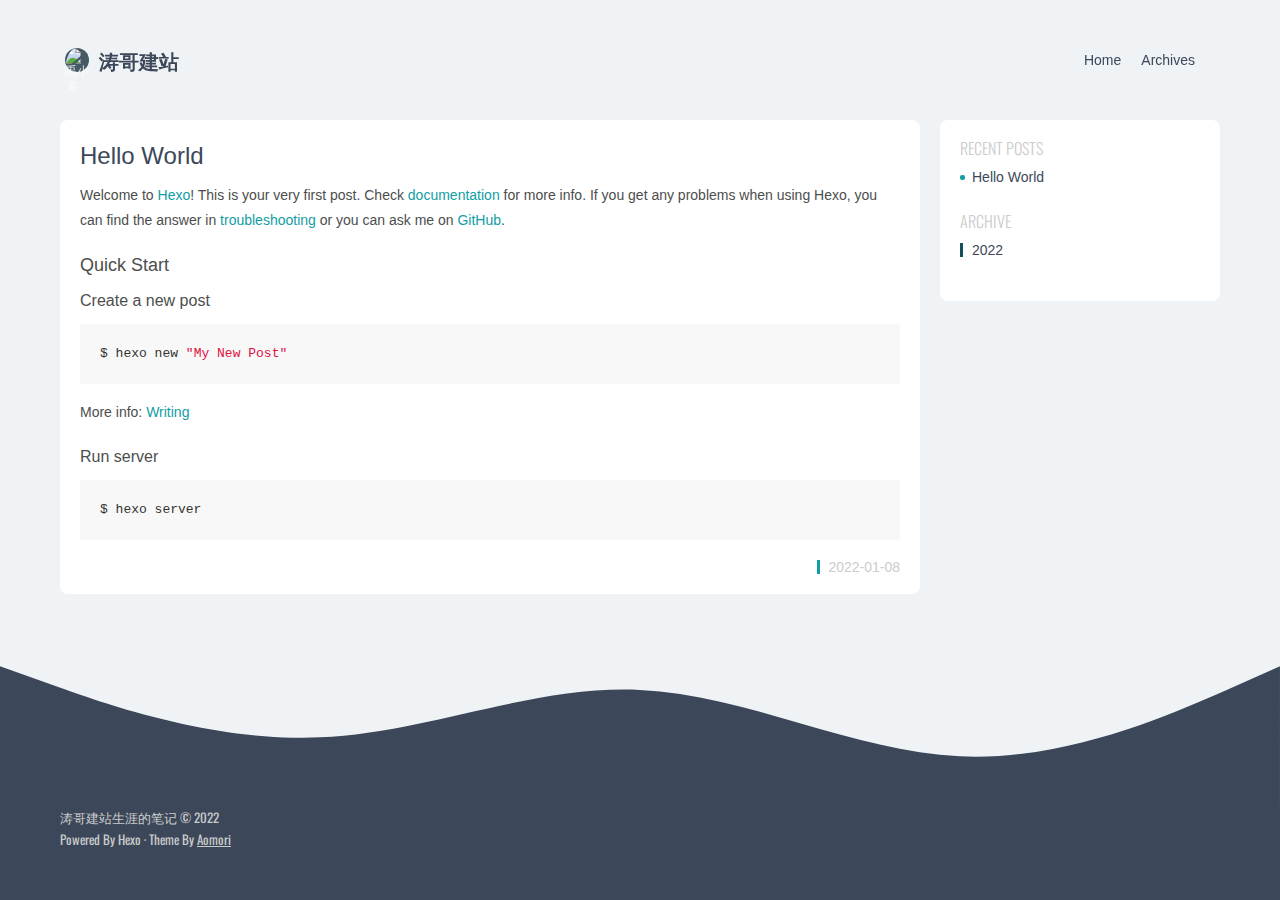
==== index.html @ 3f3fbe28 "Site updated: 2022-01-08 17:03:08" ====
<!DOCTYPE html>
<html>

<head>
    <meta charset="utf-8">
    
    <title>涛哥建站生涯的笔记</title>
    <meta name="viewport" content="width=device-width, initial-scale=1, maximum-scale=1">

    

    

    

    

    

    

    

    
<link rel="stylesheet" href="/dist/build.css?v=1640859999376.css">


    
<link rel="stylesheet" href="/dist/custom.css?v=1640859999376.css">


    <script>
        window.isPost = false
        window.aomori = {
            
            
            
        }
        window.aomori_logo_typed_animated = true
        window.aomori_search_algolia = false

    </script>

<meta name="generator" content="Hexo 6.0.0"></head>

<body>

    <div class="container">
    <header class="header">
        <div class="header-type">
            
            <div class="header-type-avatar avatar avatar-sm">
                <img src="/images/avatar.jpg" alt="禹小涛">
            </div>
            
            <div class="header-type-inner">
                
                    <div id="typed-strings" style="display:none">
                        <p>涛哥建站生涯的笔记</p>
                    </div>
                    <a class="header-type-title" id="typed" href="/"></a>
                
    
                
            </div>
        </div>
        <div class="header-menu">
            <div class="header-menu-inner">
                
                <a href="/">Home</a>
                
                <a href="/archives">Archives</a>
                
            </div>
            <div class="header-menu-social">
                
            </div>
        </div>

        <div class="header-menu-mobile">
            <div class="header-menu-mobile-inner" id="mobile-menu-open">
                <i class="icon icon-menu"></i>
            </div>
        </div>
    </header>

    <div class="header-menu-mobile-menu">
        <div class="header-menu-mobile-menu-bg"></div>
        <div class="header-menu-mobile-menu-wrap">
            <div class="header-menu-mobile-menu-inner">
                <div class="header-menu-mobile-menu-close" id="mobile-menu-close">
                    <i class="icon icon-cross"></i>
                </div>
                <div class="header-menu-mobile-menu-list">
                    
                    <a href="/">Home</a>
                    
                    <a href="/archives">Archives</a>
                    
                </div>
            </div>
        </div>
    </div>

</div>

    <div class="container">
        <div class="main">
            <section class="inner">
                <section class="inner-main">
                    <div class="index">
  
    
      <article
id="post-hello-world"
class="article article-type-post"
>



<div class="article-inner">
    

    <div class="article-body">
    <header class="article-title">
        <a href="/2022/01/08/hello-world/">Hello World</a>
    </header>
    <div class="article-entry post-inner-html">
        
        <p>Welcome to <a target="_blank" rel="noopener" href="https://hexo.io/">Hexo</a>! This is your very first post. Check <a target="_blank" rel="noopener" href="https://hexo.io/docs/">documentation</a> for more info. If you get any problems when using Hexo, you can find the answer in <a target="_blank" rel="noopener" href="https://hexo.io/docs/troubleshooting.html">troubleshooting</a> or you can ask me on <a target="_blank" rel="noopener" href="https://github.com/hexojs/hexo/issues">GitHub</a>.</p>
<h2 id="Quick-Start"><a href="#Quick-Start" class="headerlink" title="Quick Start"></a>Quick Start</h2><h3 id="Create-a-new-post"><a href="#Create-a-new-post" class="headerlink" title="Create a new post"></a>Create a new post</h3><pre class="line-numbers language-bash" data-language="bash"><code class="language-bash">$ hexo new <span class="token string">"My New Post"</span><span aria-hidden="true" class="line-numbers-rows"><span></span></span></code></pre>

<p>More info: <a target="_blank" rel="noopener" href="https://hexo.io/docs/writing.html">Writing</a></p>
<h3 id="Run-server"><a href="#Run-server" class="headerlink" title="Run server"></a>Run server</h3><pre class="line-numbers language-bash" data-language="bash"><code class="language-bash">$ hexo server<span aria-hidden="true" class="line-numbers-rows"><span></span></span></code></pre>
        
    </div>
    </div>

    <div class="article-badge">
        
        
    </div>

</div>

<footer class="article-footer">
    <div class="article-more-info">
    <div class="article-date">
  <time datetime="2022-01-08T07:10:35.818Z" itemprop="datePublished">2022-01-08</time>
</div>
    
    
    </div>
</footer>

</article>

    
  

  
</div>

                </section>
            </section>

            
            <aside class="sidebar ">
                


<div class="widget" id="widget">
    
      
    
      

    
      

    
      
  <div class="widget-wrap widget-recent-posts">
    <div class="widget-title"><span>Recent Posts</span></div>
    <div class="widget-inner">
      <ul>
        
          <li>
            <a href="/2022/01/08/hello-world/">Hello World</a>
          </li>
        
      </ul>
    </div>
  </div>

    
      
  <div class="widget-wrap widget-archive">
    <div class="widget-title"><span>Archive</span></div>
    <div class="widget-inner">
      <ul class="archive-list"><li class="archive-list-item"><a class="archive-list-link" href="/archives/2022/">2022</a></li></ul>
    </div>
  </div>


    
</div>

<div id="backtop"><i class="icon icon-arrow-up"></i></div>
            </aside>
            
        </div>
    </div>

    <footer class="footer">
    <div class="footer-wave">
        <svg xmlns="http://www.w3.org/2000/svg" viewBox="0 0 1440 320"><path fill="#3c4859" fill-opacity="1" d="M0,160L60,181.3C120,203,240,245,360,240C480,235,600,181,720,186.7C840,192,960,256,1080,261.3C1200,267,1320,213,1380,186.7L1440,160L1440,320L1380,320C1320,320,1200,320,1080,320C960,320,840,320,720,320C600,320,480,320,360,320C240,320,120,320,60,320L0,320Z"></path></svg>
    </div>

    <div class="footer-wrap">
        <div class="footer-inner"> 
            涛哥建站生涯的笔记 &copy; 2022<br>
            Powered By Hexo · Theme By <a href="https://github.com/lh1me/hexo-theme-aomori" target="_blank">Aomori</a>
        </div>
    </div>

</footer>






<script src="/dist/build.js?1640859999376.js"></script>


<script src="/dist/custom.js?1640859999376.js"></script>









</body>

</html>
---- dist/custom.css ----
@charset "UTF-8";@import url(https://fonts.googleapis.com/css2?family=Oswald:wght@500&display=swap);:root{--color-bg:#f0f3f6;--color-light:#119da4;--color-main:#13505b;--color-white:#ccc;--color-white-light:#fff;--color-black:#292525;--color-type:#3c4859;--color-post-main:#4c4e4d;--color-post-mark:#ff0;--plyr-color-main:#119da4}body{background-color:var(--color-bg);font:14px/1 PingFangSC,"Microsoft Yahei",Microsoft Sans Serif,sans-serif;-webkit-font-smoothing:antialiased;-moz-osx-font-smoothing:grayscale;text-rendering:optimizeLegibility}a{color:var(--color-type);-webkit-transition:all .2s;transition:all .2s}a,a:visited{color:var(--color-type)}a:hover{color:var(--color-light)}button{outline:0;border-width:0;background:var(--color-type)}img:not([src]):not([srcset]){visibility:hidden}.clearfix::after{clear:both;content:"";display:block;font-size:0;height:0;visibility:hidden}.hairline::after{border:0 solid var(--color-white);border-bottom-width:1px;bottom:-50%;-webkit-box-sizing:border-box;box-sizing:border-box;content:" ";left:-50%;pointer-events:none;position:absolute;right:-50%;top:-50%;-webkit-transform:scale(.5);transform:scale(.5)}.container{max-width:1200px;padding:0 20px}.header{display:-webkit-box;display:-ms-flexbox;display:flex;height:120px;-webkit-box-pack:justify;-ms-flex-pack:justify;justify-content:space-between}.header .header-type{-webkit-box-align:center;-ms-flex-align:center;align-items:center;display:-webkit-box;display:-ms-flexbox;display:flex;font-size:20px;font-weight:700;line-height:80px;padding-left:5px}.header .header-type-inner{display:-webkit-box;display:-ms-flexbox;display:flex}.header .header-type-avatar{margin-right:10px}.header .header-type-title{color:var(--color-type);font-family:Oswald,sans-serif}.header .header-type-page-title{font-size:14px;font-weight:300;margin-left:10px;-webkit-user-select:none;-moz-user-select:none;-ms-user-select:none;user-select:none}.header .header-type .typed-cursor{font-family:Oswald,sans-serif;margin-left:5px;padding-bottom:5px}.header .header-menu{-webkit-box-align:center;-ms-flex-align:center;align-items:center;display:-webkit-box;display:-ms-flexbox;display:flex;-webkit-box-flex:1;-ms-flex:1;flex:1;-webkit-box-pack:end;-ms-flex-pack:end;justify-content:flex-end}.header .header-menu-inner{line-height:40px;margin-right:5px;display:-webkit-box;display:-ms-flexbox;display:flex}.header .header-menu-inner a{margin:0 20px 0 0;color:var(--color-type);font-size:14px;letter-spacing:0}.header .header-menu-inner a:active,.header .header-menu-inner a:hover{letter-spacing:1px}.header .header-menu-inner a::after,.header .header-menu-inner a::before{-webkit-backface-visibility:hidden;backface-visibility:hidden;border:1px solid rgba(255,255,255,0);bottom:0;content:" ";display:block;margin:0 auto;position:relative;-webkit-transition:all 280ms ease-in-out;transition:all 280ms ease-in-out;width:0}.header .header-menu-inner a:hover::after,.header .header-menu-inner a:hover::before{-webkit-backface-visibility:hidden;backface-visibility:hidden;border-color:var(--color-type);-webkit-transition:width 350ms ease-in-out;transition:width 350ms ease-in-out;width:80%}.header .header-menu-inner a:hover::before{bottom:auto;top:0;width:80%}.header .header-menu-social{display:-webkit-box;display:-ms-flexbox;display:flex}.header .header-menu-social a{-webkit-box-align:center;-ms-flex-align:center;align-items:center;display:-webkit-box;display:-ms-flexbox;display:flex;fill:var(--color-type);padding:0 5px}.header .header-menu-social a:hover{fill:var(--color-light)}.header .header-menu-mobile{display:none;-webkit-box-orient:vertical;-webkit-box-direction:normal;-ms-flex-direction:column;flex-direction:column;-webkit-box-pack:center;-ms-flex-pack:center;justify-content:center}.header .header-menu-mobile-inner .icon{color:var(--color-type);height:25px;width:25px}.header .header-menu-mobile-inner .icon-menu::before{-webkit-box-shadow:0 -.5em,0 .5em;box-shadow:0 -.5em,0 .5em}.header-menu-mobile-menu{display:none;height:100vh;left:0;position:fixed;top:0;width:100%;z-index:2000}.header-menu-mobile-menu-bg{background:var(--color-white-light);height:100vh;left:0;position:absolute;top:0;width:100%}.header-menu-mobile-menu-wrap{-webkit-box-align:center;-ms-flex-align:center;align-items:center;display:-webkit-box;display:-ms-flexbox;display:flex;height:100vh;-webkit-box-pack:center;-ms-flex-pack:center;justify-content:center;width:100%}.header-menu-mobile-menu-inner{position:relative;width:70%}.header-menu-mobile-menu-list{-webkit-box-align:center;-ms-flex-align:center;align-items:center;display:-webkit-box;display:-ms-flexbox;display:flex;-webkit-box-orient:vertical;-webkit-box-direction:normal;-ms-flex-direction:column;flex-direction:column;-webkit-box-pack:center;-ms-flex-pack:center;justify-content:center}.header-menu-mobile-menu-list a{font-size:18px;line-height:40px}.header-menu-mobile-menu-close{bottom:-50px;height:25px;left:50%;margin-left:-12px;position:absolute;width:25px}.header-menu-mobile-menu-close .icon{color:var(--color-type);height:25px;width:25px}.mobile-menu-fixed{position:fixed;width:100%}.main{position:relative;margin-bottom:150px}.main .inner{padding-right:300px}.main .inner .inner-main{position:relative;width:100%}.sidebar{position:fixed;right:calc((100% - 1160px)/ 2);top:120px;-webkit-transition:all .2s;transition:all .2s;width:280px}.sidebar .search{position:absolute;left:0;top:0;width:100%;height:auto;max-height:calc(100vh - 140px);margin-bottom:20px;border-radius:8px;overflow:hidden;z-index:10;-webkit-transition:all .3s;transition:all .3s}.sidebar .search .form-input{height:46px;line-height:46px;padding:0 20px;border:0;border-radius:0}.sidebar .search .form-input:focus{-webkit-box-shadow:none;box-shadow:none}.sidebar .search .form-input::-webkit-input-placeholder{font-family:Oswald,sans-serif;color:var(--color-white)}.sidebar .search .form-input::-moz-placeholder{font-family:Oswald,sans-serif;color:var(--color-white)}.sidebar .search .form-input:-ms-input-placeholder{font-family:Oswald,sans-serif;color:var(--color-white)}.sidebar .search .form-input::-ms-input-placeholder{font-family:Oswald,sans-serif;color:var(--color-white)}.sidebar .search .form-input::placeholder{font-family:Oswald,sans-serif;color:var(--color-white)}.sidebar .search-focus{-webkit-transition:all .3s;transition:all .3s}.sidebar .search .form-icon{width:24px;height:24px;right:6px}.sidebar .search-result{display:none;width:100%;max-height:calc(100vh - 190px);padding:0 20px 15px;background:var(--color-white-light);overflow-y:scroll}.sidebar .search-result-item{display:block;padding:10px 0;border-top:1px solid var(--color-white)}.sidebar .search-result-item h1{margin:0 0 5px;font-size:14px;font-weight:400}.sidebar .search-result-item p{margin:0;font-size:12px;font-weight:300}.sidebar .widget{position:relative;background:var(--color-white-light);border-radius:8px;margin-bottom:20px;width:100%;max-height:calc(100vh - 210px);overflow-y:scroll;padding:20px}.sidebar .widget .widget-wrap:first-child{padding-top:0}.sidebar .widget .widget-wrap:last-child .widget-inner{margin-bottom:0}.sidebar .widget .widget-wrap .widget-title{color:var(--color-white);font-family:Oswald,sans-serif;font-size:16px;font-weight:300;text-transform:uppercase}.sidebar .widget .widget-wrap .widget-inner{margin-bottom:10px;padding:10px 0}.sidebar .widget .widget-wrap .widget-inner ul{margin:0}.sidebar .widget .widget-wrap .widget-inner ul li{line-height:22px;list-style:none;margin:0}.sidebar .widget .widget-archive li,.sidebar .widget .widget-cate li{padding:0 0 0 12px;position:relative}.sidebar .widget .widget-archive li::before,.sidebar .widget .widget-cate li::before{background:var(--color-main);content:"";height:14px;left:0;position:absolute;top:4px;width:3px}.sidebar .widget .widget-tags .tag-list .tag-list-item{border:1px dashed var(--color-white);border-radius:3px;-webkit-box-sizing:border-box;box-sizing:border-box;display:inline-block;line-height:24px;margin-bottom:10px;margin-right:10px;padding:0 8px;-webkit-transition:all .2s;transition:all .2s}.sidebar .widget .widget-tags .tag-list .tag-list-item a{color:var(--color-white)}.sidebar .widget .widget-tags .tag-list .tag-list-item:hover{border-color:var(--color-main)}.sidebar .widget .widget-tags .tag-list .tag-list-item:hover a{color:var(--color-main)}.sidebar .widget .widget-recent-posts li{padding:0 0 5px 12px;position:relative}.sidebar .widget .widget-recent-posts li::before{background:var(--color-light);border-radius:2px;content:"";height:5px;left:0;position:absolute;top:8.5px;width:5px}.sidebar-search-fix{padding-top:70px}#backtop{display:none;background:var(--color-white-light);border-radius:8px;cursor:pointer;font-size:.7rem;font-weight:300;padding:15px 0;text-align:center}.sidebar-fixed{top:20px}.index .article{background:var(--color-white-light);border-radius:8px;margin-bottom:20px;padding:20px}.index .article:last-child{margin-bottom:0}.index .article .article-badge{position:absolute;right:0;top:0;display:-webkit-box;display:-ms-flexbox;display:flex}.index .article .article-badge .article-top{width:20px;height:20px;line-height:20px;margin-left:5px;color:var(--color-white-light);background-color:var(--color-light);text-align:center;border-radius:3px;-webkit-user-select:none;-moz-user-select:none;-ms-user-select:none;user-select:none}.index .article .article-badge .article-top box-icon{margin-top:2px}.index .article .article-badge .article-repost{width:20px;height:20px;line-height:20px;margin-left:5px;color:var(--color-white-light);background-color:var(--color-light);text-align:center;border-radius:3px;-webkit-user-select:none;-moz-user-select:none;-ms-user-select:none;user-select:none}.index .article .article-badge .article-repost box-icon{margin-top:2px}.index .article .article-inner{position:relative;display:-webkit-box;display:-ms-flexbox;display:flex}.index .article .article-inner video{display:none}.index .article .article-inner .article-feature{-webkit-box-flex:0;-ms-flex:0 0 260px;flex:0 0 260px;margin-right:20px;position:relative}.index .article .article-inner .article-feature a{border-radius:5px;display:block;overflow:hidden;position:relative}.index .article .article-inner .article-feature a img{display:block;height:auto;-webkit-transition:all .3s ease-in-out;transition:all .3s ease-in-out;width:100%}.index .article .article-inner .article-feature a::before{background-color:var(--color-black);bottom:0;content:"";left:0;position:absolute;right:0;top:0;-webkit-transition:all .8s ease 0s;transition:all .8s ease 0s;opacity:.16;z-index:1}.index .article .article-inner .article-feature a:hover img{-webkit-transform:scale(1.05);transform:scale(1.05)}.index .article .article-inner .article-feature a:hover::before{opacity:0}.index .article .article-inner .article-body{-webkit-box-flex:1;-ms-flex:1;flex:1;overflow:hidden;text-overflow:ellipsis}.index .article .article-inner .article-body .article-title{font-size:1.2rem;font-weight:500;padding:0 0 12px}.index .article .article-inner .article-body .article-title a{color:var(--color-type);line-height:1.3}.index .article .article-inner .article-body .article-title a:hover{color:var(--color-main)}.index .article .article-inner .article-body .article-entry{font-weight:300}.index .article .article-footer{display:-webkit-box;display:-ms-flexbox;display:flex;-webkit-box-pack:end;-ms-flex-pack:end;justify-content:flex-end;padding:20px 0 0}.index .article .article-footer .article-more-info{display:-webkit-box;display:-ms-flexbox;display:flex}.index .article .article-footer .article-more-info .article-date{-webkit-box-align:center;-ms-flex-align:center;align-items:center;border-left:3px solid var(--color-light);color:var(--color-white);display:-webkit-box;display:-ms-flexbox;display:flex;margin-left:10px;padding-left:8px}.index .article .article-footer .article-more-info .article-category{-webkit-box-align:center;-ms-flex-align:center;align-items:center;border-left:3px solid var(--color-light);display:-webkit-box;display:-ms-flexbox;display:flex;margin-left:10px;padding-left:8px}.index .article .article-footer .article-more-info .article-tag{-webkit-box-align:center;-ms-flex-align:center;align-items:center;border-left:3px solid var(--color-light);display:-webkit-box;display:-ms-flexbox;display:flex;margin-left:10px;padding-left:8px}.index .article .article-footer .article-more-info .article-tag-list{display:-webkit-box;display:-ms-flexbox;display:flex;margin:0}.index .article .article-footer .article-more-info .article-tag-list li{list-style:none;margin:0 3px 0 0}.index .article .article-footer a{color:var(--color-white)}.index .article .article-footer a:hover{color:var(--color-type)}.index .article .article-video{margin-bottom:20px;border-radius:5px;overflow:hidden}.index .article .article-tweet{position:relative}.index .article .article-tweet video{display:none}.index .article .article-tweet-quote{height:50px;left:0;position:absolute;top:-5px;width:50px;-webkit-transition:all .3s;transition:all .3s}.index .article .article-tweet-content{padding:0 0 10px 80px}.index .article .article-tweet-content p{font-weight:300;margin:0}.index .article .article-tweet .article-footer{-webkit-box-pack:start;-ms-flex-pack:start;justify-content:start;padding-left:70px}.index .article .article-tweet .article-footer-common{-webkit-box-align:center;-ms-flex-align:center;align-items:center;border-left:3px solid var(--color-light);display:-webkit-box;display:-ms-flexbox;display:flex;margin-left:10px;padding-left:5px}.index .article .article-tweet:hover .article-tweet-quote{-webkit-transform:scale(1.1);transform:scale(1.1)}.post,.tweet{margin-bottom:60px}.post .article,.tweet .article{background:var(--color-white-light);border-radius:8px;margin-bottom:20px;padding:20px;position:relative}.post .article .article-gallery,.tweet .article .article-gallery{z-index:0!important}.post .article .article-gallery img,.tweet .article .article-gallery img{width:100%;cursor:pointer}.post .article .article-gallery-active,.tweet .article .article-gallery-active{background:var(--color-type);opacity:1}.post .article .article-video,.tweet .article .article-video{border-radius:5px;overflow:hidden}.post .article .article-title,.tweet .article .article-title{font-size:1.4rem;font-weight:300;padding-top:15px}.post .article .article-title a,.tweet .article .article-title a{color:var(--color-type)}.post .article .article-title a:hover,.tweet .article .article-title a:hover{color:var(--color-main)}.post .article .article-entry,.tweet .article .article-entry{padding-bottom:60px;position:relative}.post .article .article-entry .plyr,.tweet .article .article-entry .plyr{border-radius:5px;overflow:hidden}.post .article .article-more-info,.tweet .article .article-more-info{display:-webkit-box;display:-ms-flexbox;display:flex;margin-bottom:30px;padding:0 0 30px;position:relative}.post .article .article-more-info-tweet,.tweet .article .article-more-info-tweet{padding-bottom:20px}.post .article .article-more-info .article-date,.tweet .article .article-more-info .article-date{-webkit-box-align:center;-ms-flex-align:center;align-items:center;border-left:3px solid var(--color-light);color:var(--color-white);display:-webkit-box;display:-ms-flexbox;display:flex;margin-right:10px;padding-left:8px}.post .article .article-more-info .article-category,.tweet .article .article-more-info .article-category{-webkit-box-align:center;-ms-flex-align:center;align-items:center;border-left:3px solid var(--color-light);display:-webkit-box;display:-ms-flexbox;display:flex;margin-right:10px;padding-left:8px}.post .article .article-more-info .article-tag,.tweet .article .article-more-info .article-tag{-webkit-box-align:center;-ms-flex-align:center;align-items:center;border-left:3px solid var(--color-light);display:-webkit-box;display:-ms-flexbox;display:flex;margin-right:10px;padding-left:8px}.post .article .article-more-info .article-tag .article-tag-list,.tweet .article .article-more-info .article-tag .article-tag-list{display:-webkit-box;display:-ms-flexbox;display:flex;margin:0}.post .article .article-more-info .article-tag .article-tag-list li,.tweet .article .article-more-info .article-tag .article-tag-list li{list-style:none;margin:0 3px 0 0}.post .article .article-more-info .article-busuanzi,.post .article .article-more-info .article-counter,.tweet .article .article-more-info .article-busuanzi,.tweet .article .article-more-info .article-counter{-webkit-box-align:center;-ms-flex-align:center;align-items:center;border-left:3px solid var(--color-light);color:var(--color-white);display:-webkit-box;display:-ms-flexbox;display:flex;margin-right:10px;padding-left:8px}.post .article .article-more-info a,.tweet .article .article-more-info a{color:var(--color-white)}.post .article .article-more-info a:hover,.tweet .article .article-more-info a:hover{color:var(--color-type)}.post .article .article-nav,.tweet .article .article-nav{display:-webkit-box;display:-ms-flexbox;display:flex;-webkit-box-pack:justify;-ms-flex-pack:justify;justify-content:space-between;padding:30px 0}.post .article .article-nav .article-nav-link-wrap .article-nav-caption,.tweet .article .article-nav .article-nav-link-wrap .article-nav-caption{color:var(--color-white);font-size:12px;margin-bottom:5px}.post .article .article-nav .article-nav-link-wrap .article-nav-title,.tweet .article .article-nav .article-nav-link-wrap .article-nav-title{font-size:16px;line-height:1.6}.post .article .article-copyright,.tweet .article .article-copyright{padding:25px 0;position:relative}.post .article .article-copyright p,.tweet .article .article-copyright p{border-left:3px solid var(--color-light);font-size:13px;line-height:1.6;margin:0;padding-left:5px}.post .article .article-refer,.post .article .article-reprint,.tweet .article .article-refer,.tweet .article .article-reprint{padding:25px 0;position:relative}.post .article .article-refer p,.post .article .article-reprint p,.tweet .article .article-refer p,.tweet .article .article-reprint p{border-left:3px solid var(--color-light);font-size:13px;line-height:1.6;margin-bottom:10px;padding-left:5px}.post .article .article-refer p:last-child,.post .article .article-reprint p:last-child,.tweet .article .article-refer p:last-child,.tweet .article .article-reprint p:last-child{margin-bottom:0}.post .article .article-refer,.tweet .article .article-refer{padding:25px 0;position:relative}.post .article .article-refer h3,.tweet .article .article-refer h3{color:var(--color-black);font-size:16px;font-weight:300;margin-bottom:15px}.post .article .share,.tweet .article .share{margin-left:-3.5rem;position:fixed;top:10rem}.post .article .share .share-title,.tweet .article .share .share-title{color:var(--color-type);font-size:13px;padding-bottom:10px;text-align:center}.post .article .share .share-item,.tweet .article .share .share-item{-webkit-box-align:center;-ms-flex-align:center;align-items:center;background-color:var(--color-white-light);border-radius:50%;-webkit-box-shadow:0 2px 4px 0 rgba(0,0,0,.04);box-shadow:0 2px 4px 0 rgba(0,0,0,.04);display:-webkit-box;display:-ms-flexbox;display:flex;fill:var(--color-type);height:2rem;-webkit-box-pack:center;-ms-flex-pack:center;justify-content:center;margin-bottom:10px;-webkit-transition:all .3s;transition:all .3s;width:2rem}.post .article .share .share-item:hover,.tweet .article .share .share-item:hover{fill:var(--color-light)}.archives-cover{width:100%;height:260px;margin-bottom:50px;background:url(/images/archives.svg) no-repeat center center;background-size:contain}.archives-wrap{background:var(--color-white-light);border-radius:8px;margin-bottom:20px;padding:20px}.archives-wrap .archive-year-wrap{padding-bottom:8px}.archives-wrap .archive-year-wrap a{color:var(--color-white);font-size:14px}.archives-wrap .archive-year-wrap a:hover{color:var(--color-main)}.archives-wrap .archive-article h1{color:var(--color-type);font-size:14px;font-weight:400;line-height:22px;margin:0}.footer{font-family:Oswald,sans-serif;font-size:13px;width:100%;position:fixed;left:0;bottom:0;z-index:-1}.footer-wave{width:100%;height:auto}.footer-wrap{margin-top:-3px;width:100%;height:auto;background:var(--color-type)}.footer-inner{max-width:1200px;margin:0 auto;padding:0 20px 50px;color:var(--color-white);line-height:22px;-webkit-user-select:none;-moz-user-select:none;-ms-user-select:none;user-select:none}.footer-inner a{color:var(--color-white);text-decoration:underline}.footer-inner a:hover{color:var(--color-white-light)}.pagination{font-size:14px;-webkit-box-pack:center;-ms-flex-pack:center;justify-content:center;padding:30px 0 0}.pagination .page-number{color:var(--color-main);padding:10px;margin:0 5px;background:var(--color-white-light);border-radius:8px}.pagination .page-number:hover{color:var(--color-light)}.pagination .page-number.current{color:var(--color-white);cursor:not-allowed}.pagination .extend{padding:10px;margin:0 5px;background:var(--color-white-light);border-radius:8px}.pagination .extend:hover{color:var(--color-light)}.comments{background:var(--color-white-light);border-radius:8px;padding:20px;position:relative}.friends{margin-bottom:60px}.friends .article{background:var(--color-white-light);border-radius:8px;margin-bottom:20px;padding:20px;position:relative}.friends-cover{width:100%;height:260px;margin-bottom:50px;background:url(/images/friends.svg) no-repeat center center;background-size:contain}.friends-links a{background:var(--color-white-light);border-radius:8px;display:block;float:left;margin-bottom:20px;margin-right:20px;padding:15px 20px;position:relative}.photography{padding:20px 20px 0;border-radius:8px;background:var(--color-white-light)}.photography .columns{margin-left:-10px;margin-right:-10px}.photography .column{padding-left:10px;padding-right:10px}.photography-item{position:relative;margin-bottom:20px;cursor:pointer;overflow:hidden}.photography-item-wrapper{position:absolute;left:0;top:0;width:100%;height:100%;background:0 0;-webkit-transition:all .3s ease-in-out;transition:all .3s ease-in-out;pointer-events:none;z-index:10}.photography-item-title{position:absolute;left:15px;top:15px;line-height:20px;color:var(--color-white-light);-webkit-transform:scale(0);transform:scale(0);-webkit-transition:all .3s ease-in-out;transition:all .3s ease-in-out;z-index:100}.photography-item-place{position:absolute;left:15px;bottom:15px;height:20px;line-height:20px;font-size:12px;display:-webkit-box;display:-ms-flexbox;display:flex;-webkit-box-align:center;-ms-flex-align:center;align-items:center;z-index:100;-webkit-transform:scale(0);transform:scale(0);-webkit-transition:all .3s ease-in-out;transition:all .3s ease-in-out;color:var(--color-white-light)}.photography-item-place span{padding-left:2px}.photography-item-icon{position:absolute;right:15px;bottom:15px;width:20px;height:20px;display:-webkit-box;display:-ms-flexbox;display:flex;-webkit-box-pack:center;-ms-flex-pack:center;justify-content:center;-webkit-box-align:center;-ms-flex-align:center;align-items:center;z-index:100;border-radius:50%;background-color:var(--color-white-light)}.photography-item img{width:100%;height:auto;-webkit-transition:all .3s ease-in-out;transition:all .3s ease-in-out}.photography-item:hover img{-webkit-transform:scale(1.05);transform:scale(1.05)}.photography-item:hover .photography-item-wrapper{background:rgba(0,0,0,.5)}.photography-item:hover .photography-item-title{-webkit-transform:scale(1);transform:scale(1)}.photography-item:hover .photography-item-place{-webkit-transform:scale(1);transform:scale(1)}@media screen and (max-width:600px){.header .header-menu{display:none}.header .header-menu-mobile{display:-webkit-box;display:-ms-flexbox;display:flex}.index .article .article-inner{-webkit-box-orient:vertical;-webkit-box-direction:normal;-ms-flex-direction:column;flex-direction:column}.index .article .article-inner .article-feature{-webkit-box-flex:0;-ms-flex:0 0 auto;flex:0 0 auto;margin-bottom:10px;margin-right:0}.index .article .article-inner .article-body .article-title{font-size:22px}.footer .footer-inner{-webkit-box-orient:vertical;-webkit-box-direction:normal;-ms-flex-direction:column;flex-direction:column}.footer .footer-inner .footer-info{padding:20px 0 10px}.footer .footer-inner .footer-powered{line-height:1;padding-bottom:20px}.post .article .share{bottom:3rem;right:2rem;top:auto;z-index:999}}@media screen and (max-width:800px){.main .inner{padding-right:0}.sidebar{border-radius:8px;margin:0 auto 20px;position:relative;right:auto!important;top:auto!important;-webkit-transition:all .2s;transition:all .2s;width:100%}.index{margin-bottom:20px}.post{margin-bottom:20px}.archives-wrap{margin-bottom:20px}}@media screen and (max-width:1140px){.sidebar{right:20px}}
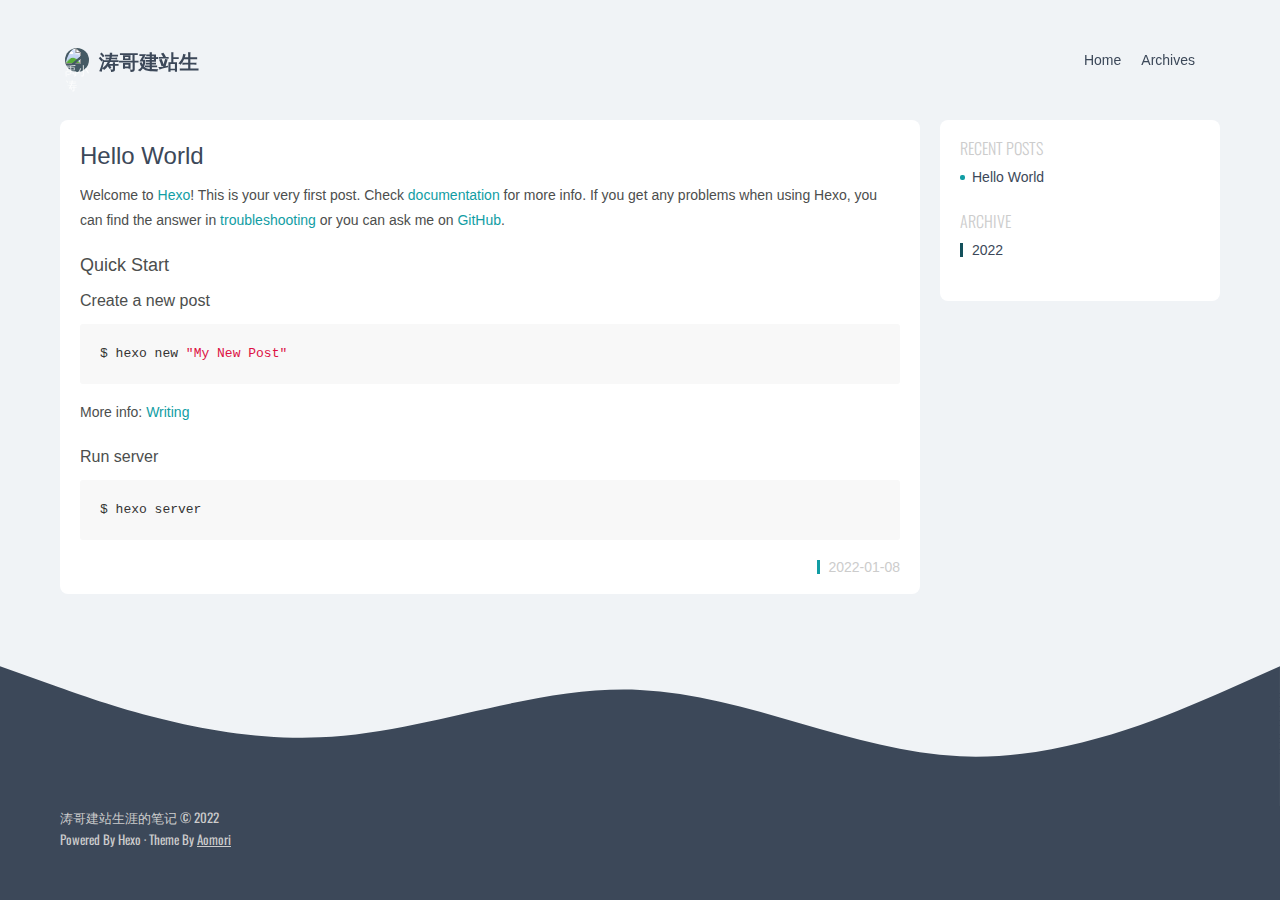
==== commit cb6b3e89: "Site updated: 2022-01-08 17:03:55" ====
--- a/index.html
+++ b/index.html
@@ -123,7 +123,7 @@
 
     <div class="article-body">
     <header class="article-title">
-        <a href="/2022/01/08/hello-world/">Hello World</a>
+        <a href="/2022/hello-world/">Hello World</a>
     </header>
     <div class="article-entry post-inner-html">
         
@@ -186,7 +186,7 @@
       <ul>
         
           <li>
-            <a href="/2022/01/08/hello-world/">Hello World</a>
+            <a href="/2022/hello-world/">Hello World</a>
           </li>
         
       </ul>
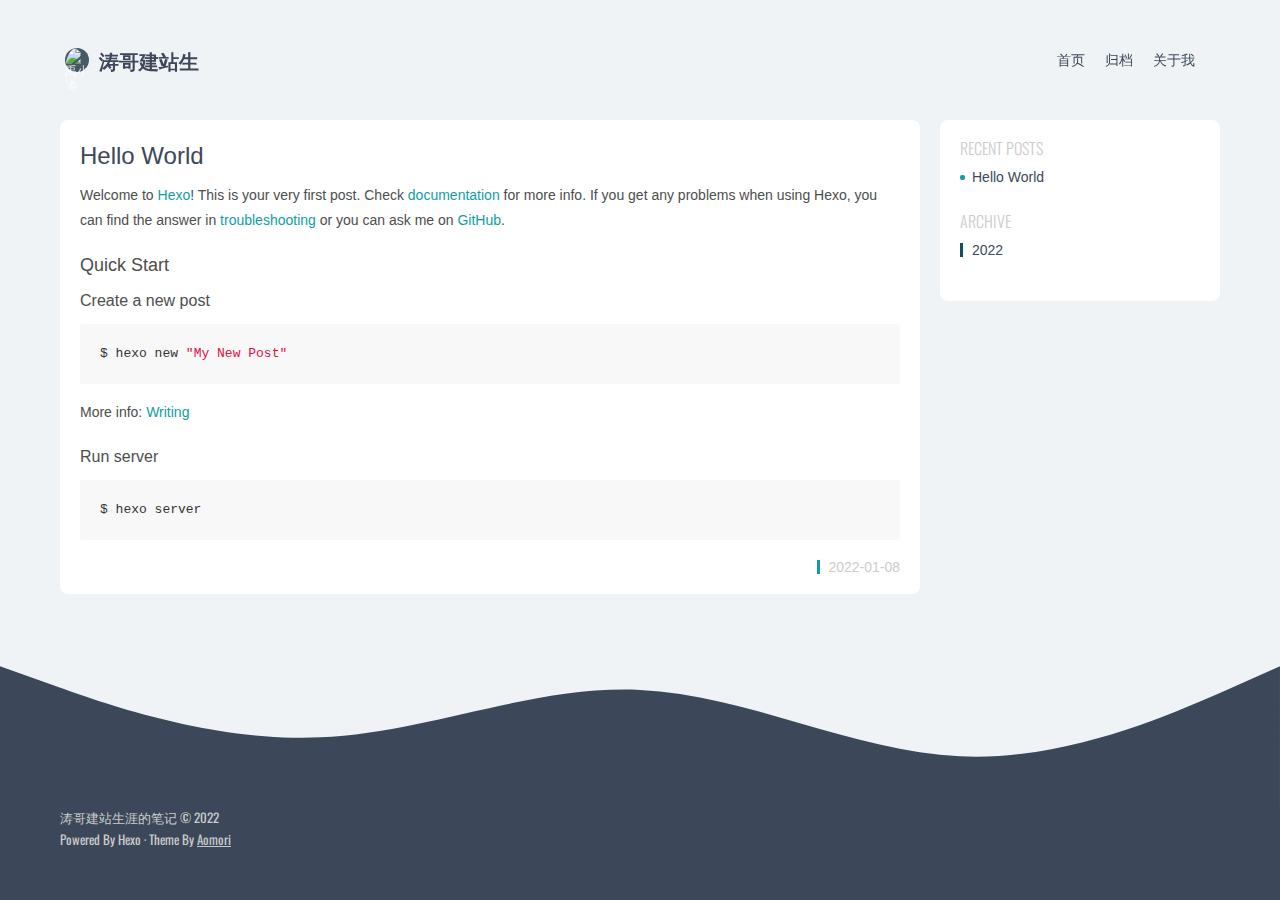
==== commit bbe0fa34: "Site updated: 2022-01-08 17:05:15" ====
--- a/index.html
+++ b/index.html
@@ -67,9 +67,11 @@
         <div class="header-menu">
             <div class="header-menu-inner">
                 
-                <a href="/">Home</a>
-                
-                <a href="/archives">Archives</a>
+                <a href="/">首页</a>
+                
+                <a href="/archives">归档</a>
+                
+                <a href="/about">关于我</a>
                 
             </div>
             <div class="header-menu-social">
@@ -93,9 +95,11 @@
                 </div>
                 <div class="header-menu-mobile-menu-list">
                     
-                    <a href="/">Home</a>
-                    
-                    <a href="/archives">Archives</a>
+                    <a href="/">首页</a>
+                    
+                    <a href="/archives">归档</a>
+                    
+                    <a href="/about">关于我</a>
                     
                 </div>
             </div>
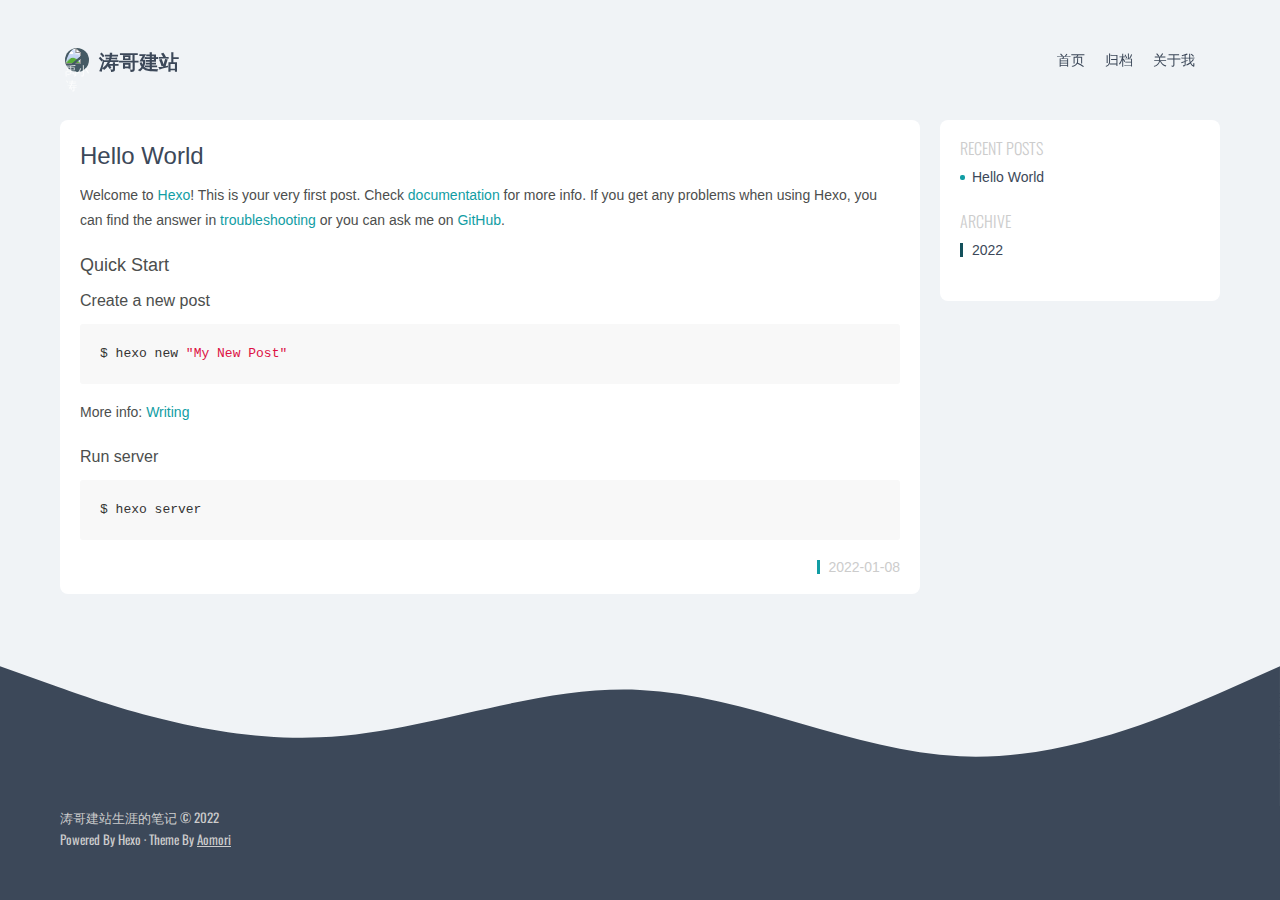
==== commit ec02374f: "Site updated: 2022-01-08 17:06:35" ====
--- a/index.html
+++ b/index.html
@@ -127,7 +127,7 @@
 
     <div class="article-body">
     <header class="article-title">
-        <a href="/2022/hello-world/">Hello World</a>
+        <a href="/2022/hello-world.html">Hello World</a>
     </header>
     <div class="article-entry post-inner-html">
         
@@ -190,7 +190,7 @@
       <ul>
         
           <li>
-            <a href="/2022/hello-world/">Hello World</a>
+            <a href="/2022/hello-world.html">Hello World</a>
           </li>
         
       </ul>
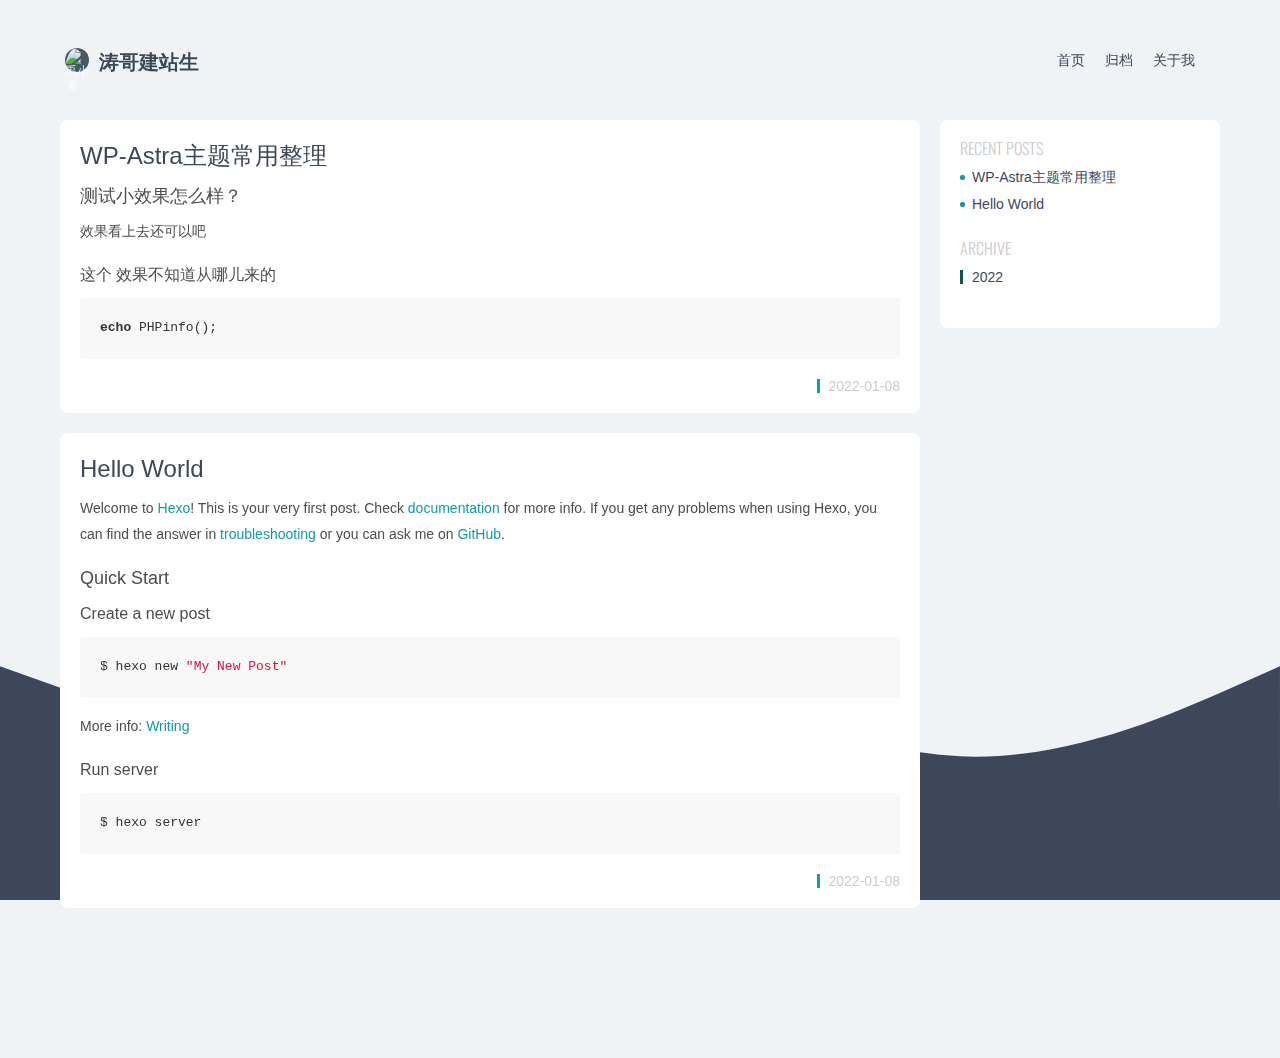
==== commit 7458014f: "Site updated: 2022-01-08 17:10:21" ====
--- a/index.html
+++ b/index.html
@@ -116,6 +116,51 @@
   
     
       <article
+id="post-WP-Astra主题常用整理"
+class="article article-type-post"
+>
+
+
+
+<div class="article-inner">
+    
+
+    <div class="article-body">
+    <header class="article-title">
+        <a href="/2022/WP-Astra%E4%B8%BB%E9%A2%98%E5%B8%B8%E7%94%A8%E6%95%B4%E7%90%86.html">WP-Astra主题常用整理</a>
+    </header>
+    <div class="article-entry post-inner-html">
+        
+        <h2 id="测试小效果怎么样？"><a href="#测试小效果怎么样？" class="headerlink" title="测试小效果怎么样？"></a>测试小效果怎么样？</h2><p>效果看上去还可以吧</p>
+<h3 id="这个-效果不知道从哪儿来的"><a href="#这个-效果不知道从哪儿来的" class="headerlink" title="这个 效果不知道从哪儿来的"></a>这个 效果不知道从哪儿来的</h3><pre class="line-numbers language-php" data-language="php"><code class="language-php"><span class="token keyword">echo</span> <span class="token function">PHPinfo</span><span class="token punctuation">(</span><span class="token punctuation">)</span><span class="token punctuation">;</span>
+<span aria-hidden="true" class="line-numbers-rows"><span></span></span></code></pre>
+        
+    </div>
+    </div>
+
+    <div class="article-badge">
+        
+        
+    </div>
+
+</div>
+
+<footer class="article-footer">
+    <div class="article-more-info">
+    <div class="article-date">
+  <time datetime="2022-01-08T09:08:10.000Z" itemprop="datePublished">2022-01-08</time>
+</div>
+    
+    
+    </div>
+</footer>
+
+</article>
+
+    
+  
+    
+      <article
 id="post-hello-world"
 class="article article-type-post"
 >
@@ -190,6 +235,10 @@
       <ul>
         
           <li>
+            <a href="/2022/WP-Astra%E4%B8%BB%E9%A2%98%E5%B8%B8%E7%94%A8%E6%95%B4%E7%90%86.html">WP-Astra主题常用整理</a>
+          </li>
+        
+          <li>
             <a href="/2022/hello-world.html">Hello World</a>
           </li>
         
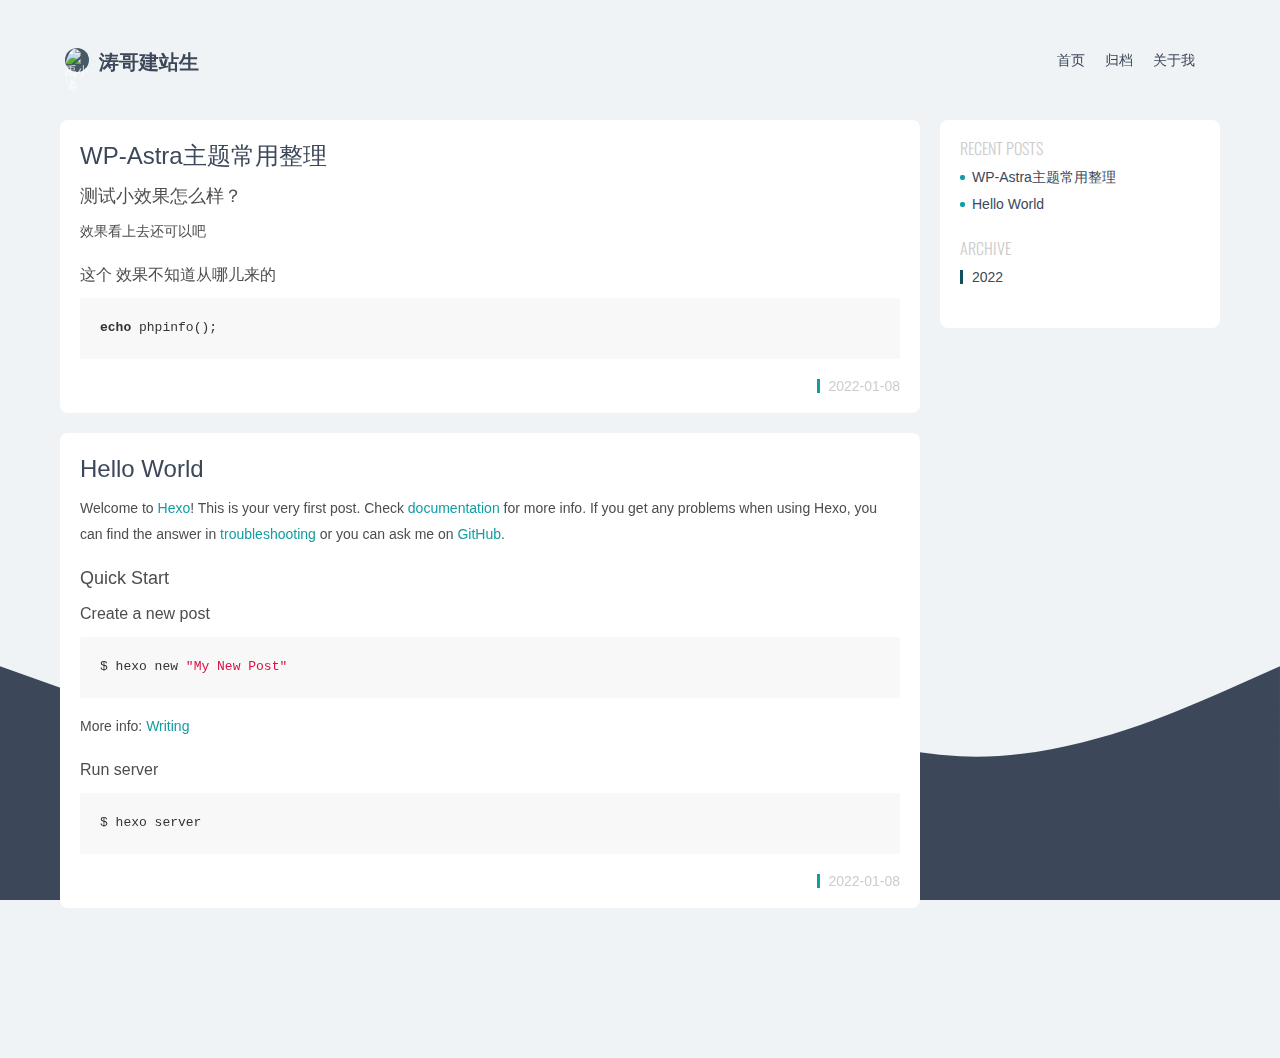
==== commit ca926717: "Site updated: 2022-01-08 17:11:44" ====
--- a/index.html
+++ b/index.html
@@ -132,7 +132,7 @@
     <div class="article-entry post-inner-html">
         
         <h2 id="测试小效果怎么样？"><a href="#测试小效果怎么样？" class="headerlink" title="测试小效果怎么样？"></a>测试小效果怎么样？</h2><p>效果看上去还可以吧</p>
-<h3 id="这个-效果不知道从哪儿来的"><a href="#这个-效果不知道从哪儿来的" class="headerlink" title="这个 效果不知道从哪儿来的"></a>这个 效果不知道从哪儿来的</h3><pre class="line-numbers language-php" data-language="php"><code class="language-php"><span class="token keyword">echo</span> <span class="token function">PHPinfo</span><span class="token punctuation">(</span><span class="token punctuation">)</span><span class="token punctuation">;</span>
+<h3 id="这个-效果不知道从哪儿来的"><a href="#这个-效果不知道从哪儿来的" class="headerlink" title="这个 效果不知道从哪儿来的"></a>这个 效果不知道从哪儿来的</h3><pre class="line-numbers language-php" data-language="php"><code class="language-php"><span class="token keyword">echo</span> <span class="token function">phpinfo</span><span class="token punctuation">(</span><span class="token punctuation">)</span><span class="token punctuation">;</span>
 <span aria-hidden="true" class="line-numbers-rows"><span></span></span></code></pre>
         
     </div>
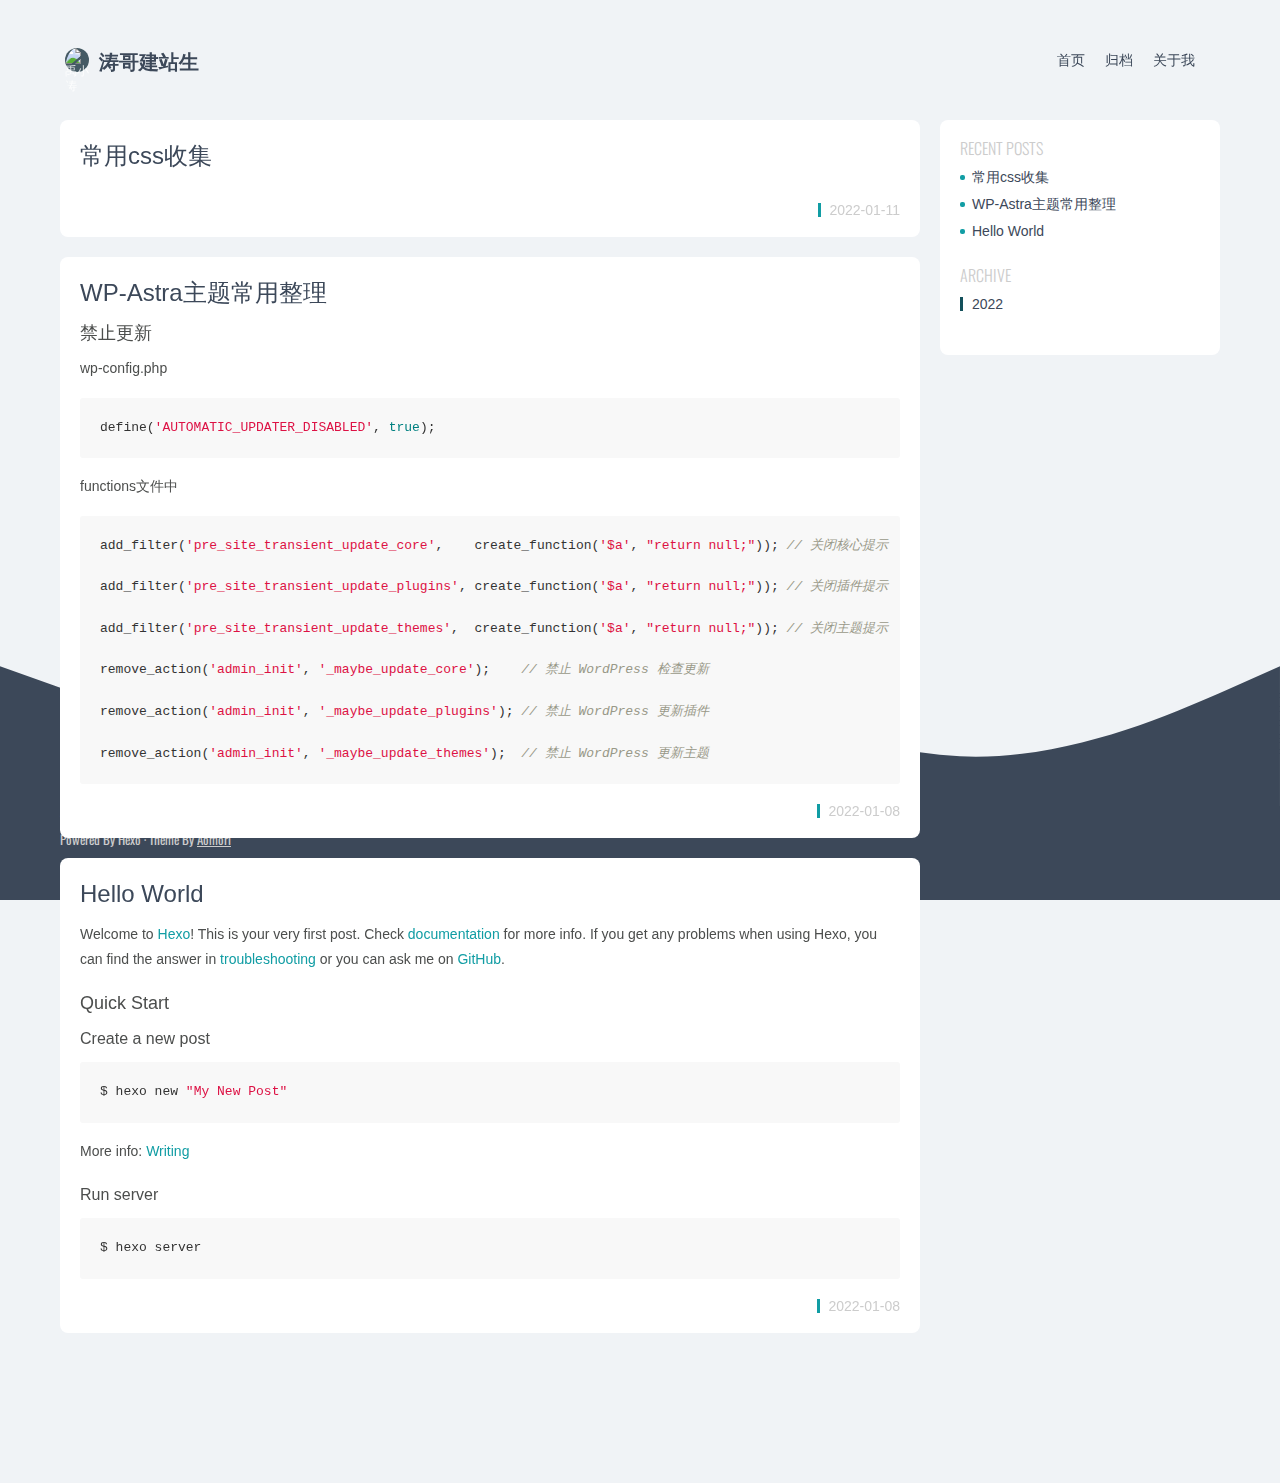
==== commit 71e4fdaf: "Site updated: 2022-01-11 18:18:29" ====
--- a/index.html
+++ b/index.html
@@ -116,6 +116,49 @@
   
     
       <article
+id="post-常用css收集"
+class="article article-type-post"
+>
+
+
+
+<div class="article-inner">
+    
+
+    <div class="article-body">
+    <header class="article-title">
+        <a href="/2022/%E5%B8%B8%E7%94%A8css%E6%94%B6%E9%9B%86.html">常用css收集</a>
+    </header>
+    <div class="article-entry post-inner-html">
+        
+        
+        
+    </div>
+    </div>
+
+    <div class="article-badge">
+        
+        
+    </div>
+
+</div>
+
+<footer class="article-footer">
+    <div class="article-more-info">
+    <div class="article-date">
+  <time datetime="2022-01-11T10:11:01.000Z" itemprop="datePublished">2022-01-11</time>
+</div>
+    
+    
+    </div>
+</footer>
+
+</article>
+
+    
+  
+    
+      <article
 id="post-WP-Astra主题常用整理"
 class="article article-type-post"
 >
@@ -131,9 +174,22 @@
     </header>
     <div class="article-entry post-inner-html">
         
-        <h2 id="测试小效果怎么样？"><a href="#测试小效果怎么样？" class="headerlink" title="测试小效果怎么样？"></a>测试小效果怎么样？</h2><p>效果看上去还可以吧</p>
-<h3 id="这个-效果不知道从哪儿来的"><a href="#这个-效果不知道从哪儿来的" class="headerlink" title="这个 效果不知道从哪儿来的"></a>这个 效果不知道从哪儿来的</h3><pre class="line-numbers language-php" data-language="php"><code class="language-php"><span class="token keyword">echo</span> <span class="token function">phpinfo</span><span class="token punctuation">(</span><span class="token punctuation">)</span><span class="token punctuation">;</span>
+        <h2 id="禁止更新"><a href="#禁止更新" class="headerlink" title="禁止更新"></a>禁止更新</h2><p>wp-config.php</p>
+<pre class="line-numbers language-php" data-language="php"><code class="language-php"><span class="token function">define</span><span class="token punctuation">(</span><span class="token string single-quoted-string">'AUTOMATIC_UPDATER_DISABLED'</span><span class="token punctuation">,</span> <span class="token constant boolean">true</span><span class="token punctuation">)</span><span class="token punctuation">;</span>
 <span aria-hidden="true" class="line-numbers-rows"><span></span></span></code></pre>
+<p>functions文件中</p>
+<pre class="line-numbers language-php" data-language="php"><code class="language-php"><span class="token function">add_filter</span><span class="token punctuation">(</span><span class="token string single-quoted-string">'pre_site_transient_update_core'</span><span class="token punctuation">,</span>    <span class="token function">create_function</span><span class="token punctuation">(</span><span class="token string single-quoted-string">'$a'</span><span class="token punctuation">,</span> <span class="token string double-quoted-string">"return null;"</span><span class="token punctuation">)</span><span class="token punctuation">)</span><span class="token punctuation">;</span> <span class="token comment">// 关闭核心提示</span>
+ 
+<span class="token function">add_filter</span><span class="token punctuation">(</span><span class="token string single-quoted-string">'pre_site_transient_update_plugins'</span><span class="token punctuation">,</span> <span class="token function">create_function</span><span class="token punctuation">(</span><span class="token string single-quoted-string">'$a'</span><span class="token punctuation">,</span> <span class="token string double-quoted-string">"return null;"</span><span class="token punctuation">)</span><span class="token punctuation">)</span><span class="token punctuation">;</span> <span class="token comment">// 关闭插件提示</span>
+ 
+<span class="token function">add_filter</span><span class="token punctuation">(</span><span class="token string single-quoted-string">'pre_site_transient_update_themes'</span><span class="token punctuation">,</span>  <span class="token function">create_function</span><span class="token punctuation">(</span><span class="token string single-quoted-string">'$a'</span><span class="token punctuation">,</span> <span class="token string double-quoted-string">"return null;"</span><span class="token punctuation">)</span><span class="token punctuation">)</span><span class="token punctuation">;</span> <span class="token comment">// 关闭主题提示</span>
+ 
+<span class="token function">remove_action</span><span class="token punctuation">(</span><span class="token string single-quoted-string">'admin_init'</span><span class="token punctuation">,</span> <span class="token string single-quoted-string">'_maybe_update_core'</span><span class="token punctuation">)</span><span class="token punctuation">;</span>    <span class="token comment">// 禁止 WordPress 检查更新</span>
+ 
+<span class="token function">remove_action</span><span class="token punctuation">(</span><span class="token string single-quoted-string">'admin_init'</span><span class="token punctuation">,</span> <span class="token string single-quoted-string">'_maybe_update_plugins'</span><span class="token punctuation">)</span><span class="token punctuation">;</span> <span class="token comment">// 禁止 WordPress 更新插件</span>
+ 
+<span class="token function">remove_action</span><span class="token punctuation">(</span><span class="token string single-quoted-string">'admin_init'</span><span class="token punctuation">,</span> <span class="token string single-quoted-string">'_maybe_update_themes'</span><span class="token punctuation">)</span><span class="token punctuation">;</span>  <span class="token comment">// 禁止 WordPress 更新主题</span>
+<span aria-hidden="true" class="line-numbers-rows"><span></span><span></span><span></span><span></span><span></span><span></span><span></span><span></span><span></span><span></span><span></span></span></code></pre>
         
     </div>
     </div>
@@ -235,6 +291,10 @@
       <ul>
         
           <li>
+            <a href="/2022/%E5%B8%B8%E7%94%A8css%E6%94%B6%E9%9B%86.html">常用css收集</a>
+          </li>
+        
+          <li>
             <a href="/2022/WP-Astra%E4%B8%BB%E9%A2%98%E5%B8%B8%E7%94%A8%E6%95%B4%E7%90%86.html">WP-Astra主题常用整理</a>
           </li>
         
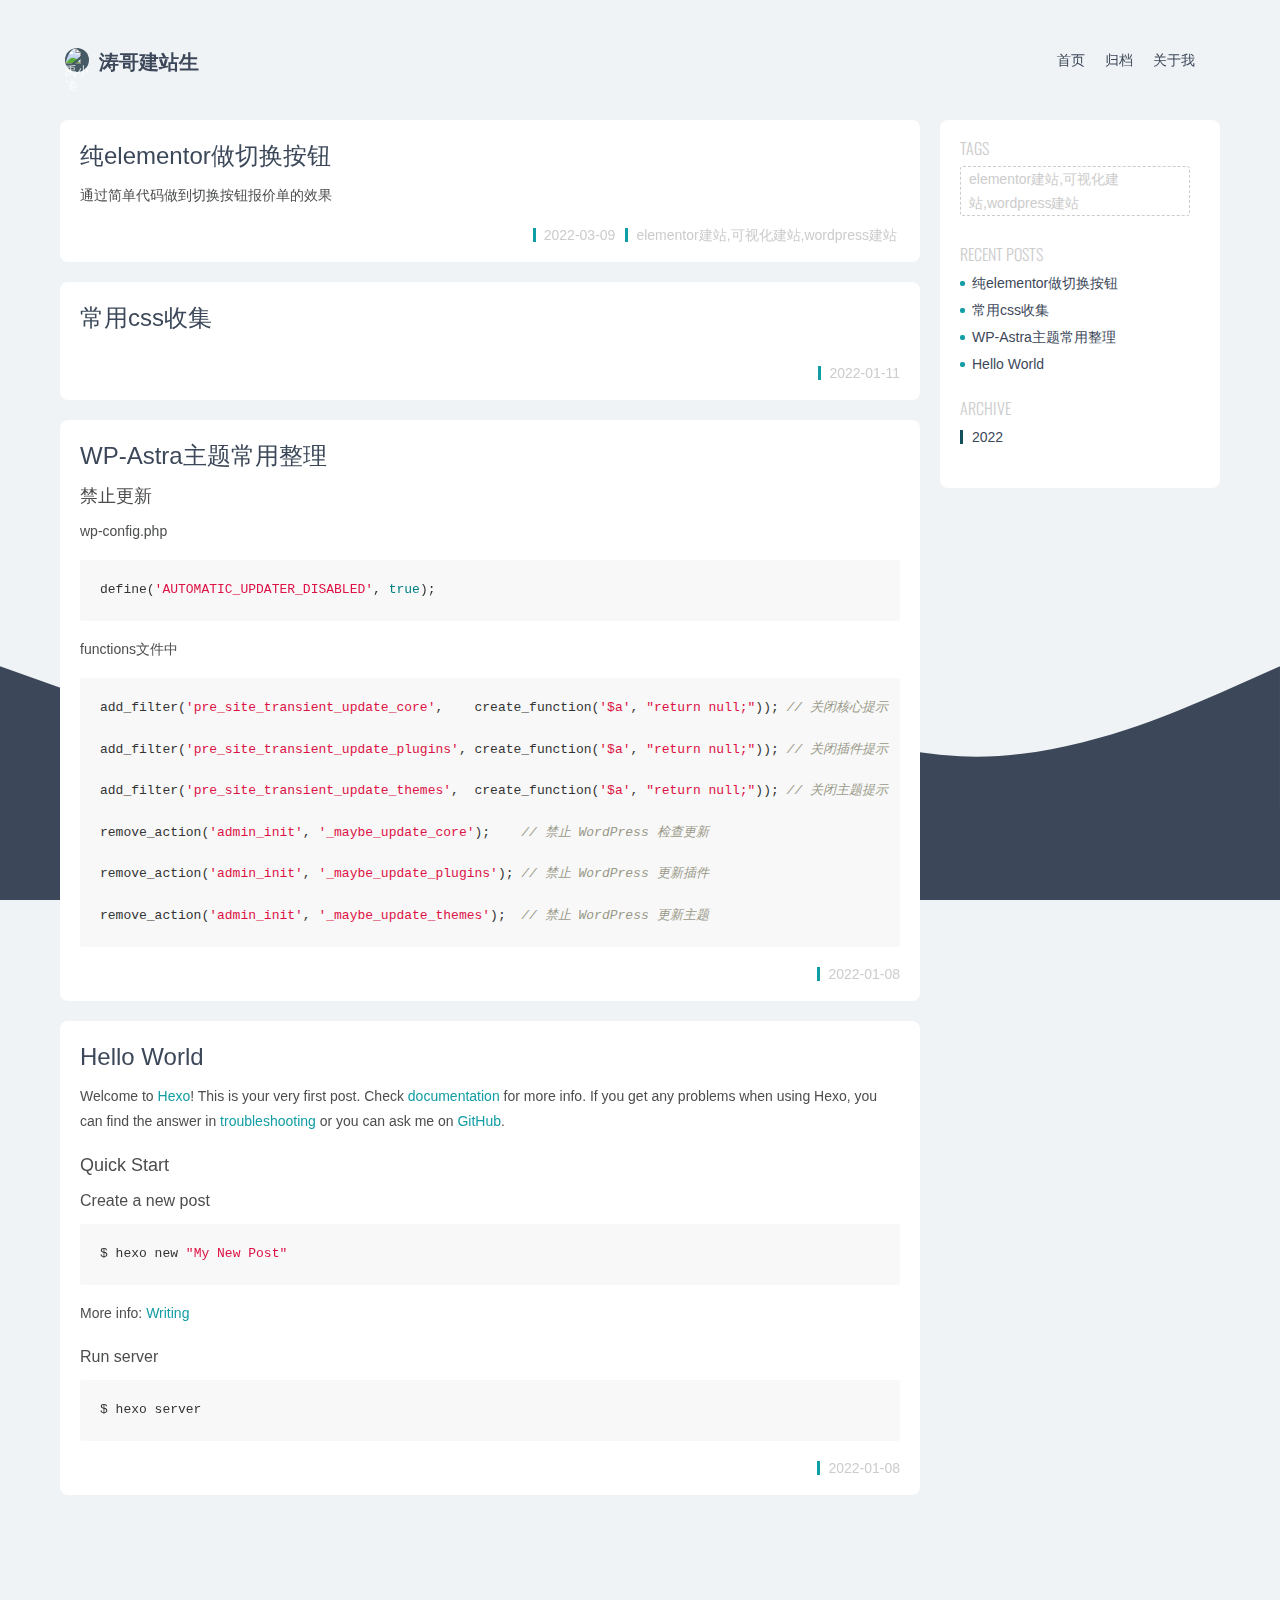
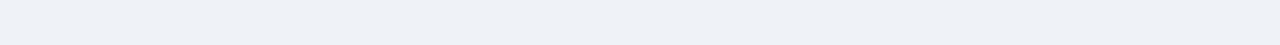
==== commit f1c491fa: "Site updated: 2022-03-09 17:38:15" ====
--- a/index.html
+++ b/index.html
@@ -116,6 +116,53 @@
   
     
       <article
+id="post-纯elementor做切换按钮"
+class="article article-type-post"
+>
+
+
+
+<div class="article-inner">
+    
+
+    <div class="article-body">
+    <header class="article-title">
+        <a href="/2022/%E7%BA%AFelementor%E5%81%9A%E5%88%87%E6%8D%A2%E6%8C%89%E9%92%AE.html">纯elementor做切换按钮</a>
+    </header>
+    <div class="article-entry post-inner-html">
+        
+        <p>通过简单代码做到切换按钮报价单的效果</p>
+        
+    </div>
+    </div>
+
+    <div class="article-badge">
+        
+        
+    </div>
+
+</div>
+
+<footer class="article-footer">
+    <div class="article-more-info">
+    <div class="article-date">
+  <time datetime="2022-03-09T09:21:57.000Z" itemprop="datePublished">2022-03-09</time>
+</div>
+    
+    
+        <div class="article-tag">
+        <ul class="article-tag-list" itemprop="keywords"><li class="article-tag-list-item"><a class="article-tag-list-link" href="/tags/elementor%E5%BB%BA%E7%AB%99-%E5%8F%AF%E8%A7%86%E5%8C%96%E5%BB%BA%E7%AB%99-wordpress%E5%BB%BA%E7%AB%99/" rel="tag">elementor建站,可视化建站,wordpress建站</a></li></ul>
+        </div>
+    
+    </div>
+</footer>
+
+</article>
+
+    
+  
+    
+      <article
 id="post-常用css收集"
 class="article article-type-post"
 >
@@ -282,6 +329,13 @@
 
     
       
+  <div class="widget-wrap widget-tags">
+    <div class="widget-title"><span>Tags</span></div>
+    <div class="widget-inner">
+      <ul class="tag-list" itemprop="keywords"><li class="tag-list-item"><a class="tag-list-link" href="/tags/elementor%E5%BB%BA%E7%AB%99-%E5%8F%AF%E8%A7%86%E5%8C%96%E5%BB%BA%E7%AB%99-wordpress%E5%BB%BA%E7%AB%99/" rel="tag">elementor建站,可视化建站,wordpress建站</a></li></ul>
+    </div>
+  </div>
+
 
     
       
@@ -291,6 +345,10 @@
       <ul>
         
           <li>
+            <a href="/2022/%E7%BA%AFelementor%E5%81%9A%E5%88%87%E6%8D%A2%E6%8C%89%E9%92%AE.html">纯elementor做切换按钮</a>
+          </li>
+        
+          <li>
             <a href="/2022/%E5%B8%B8%E7%94%A8css%E6%94%B6%E9%9B%86.html">常用css收集</a>
           </li>
         
